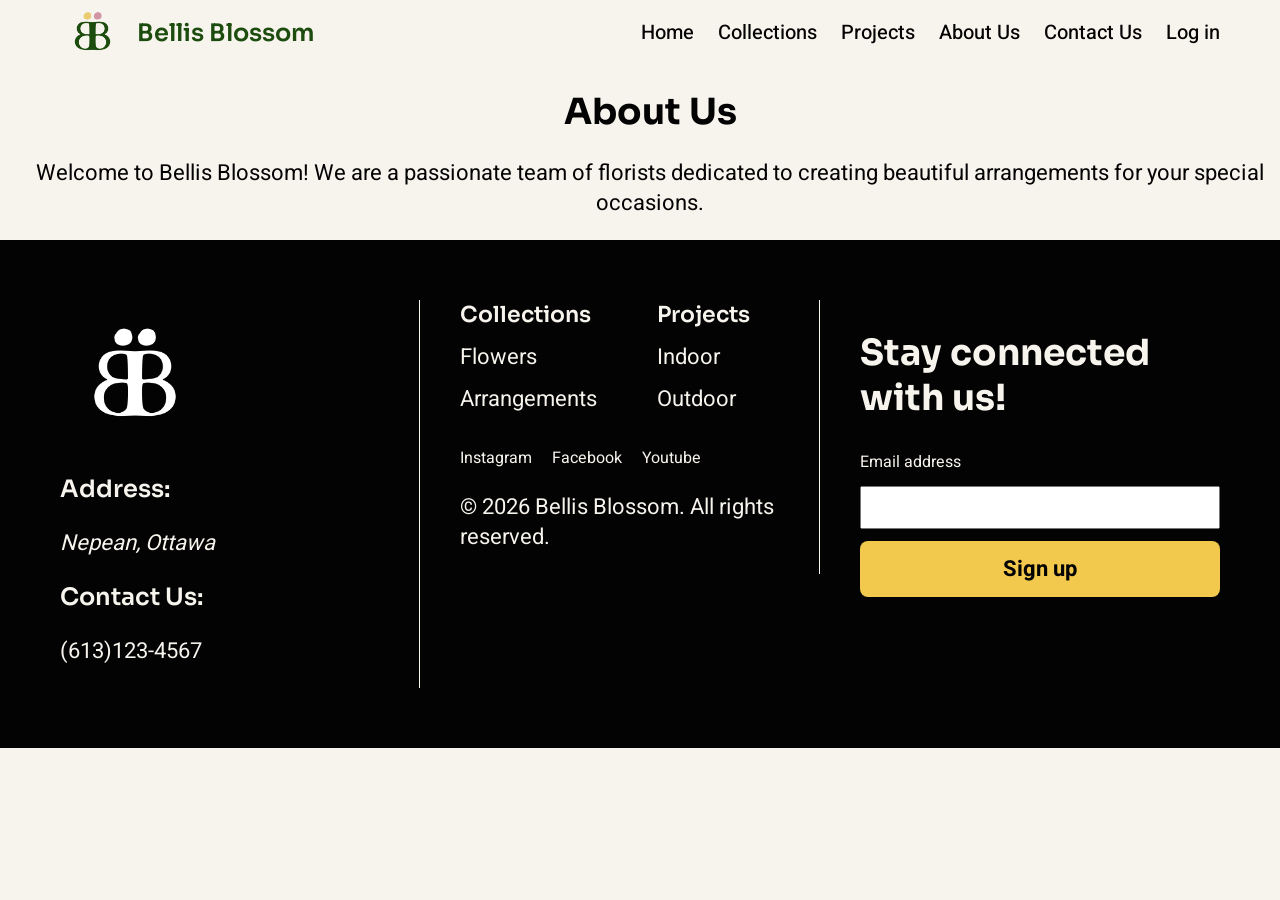
==== about.html @ 1c567dc0 "make projects page" ====
<!DOCTYPE html>
<html lang="en">
<head>
    <meta charset="UTF-8">
    <meta name="viewport" content="width=device-width, initial-scale=1.0">
    <title>About</title>
    <link rel="stylesheet" href="css/styles.css">
</head>

<body>
    <a href="#main" class="skip-link">Skip to main content</a>

     <header class="site-header">
        <div class="logo">
            <img src="images/BB-logo-trans.png" alt="Bellis Blossom Logo with Colour">
            <span class="logo-text">Bellis Blossom</span>
        </div>
       
        <nav class="nav" aria-label="main navigation">
            <a href="index.html">Home</a>
            <a href="collections.html">Collections</a>
            <a href="projects.html">Projects</a>
            <a href="about.html">About Us</a>
            <a href="contact.html">Contact Us</a>
            <a href="#">Log in</a>
        </nav>     
    </header>

    <main id="main">
        <h1 class="about-title">About Us</h1>
        <p class="about-description">Welcome to Bellis Blossom! We are a passionate team of florists dedicated to creating beautiful arrangements for your special occasions.</p>
    </main>

    <footer>
        <div class="footer-row">

            <div class="footer-column">
                <img class="footer-logo"
                 src="images/BB-logo-white.png"
                 alt="Bellis Blossom logo">

                <h3>Address:</h3>
                <address>Nepean, Ottawa</address>  

                <h3>Contact Us:</h3>
            <p>(613)123-4567</p>
        </div>
        
            <div class="footer-column">
                <div class="footer-links">
                    <nav class="footer-nav" aria-label="Collections">
                    <h3>Collections</h3>
                    <a href="collections.html#flowers">Flowers</a>
                    <a href="collections.html#arrangements">Arrangements</a>
                </nav>

                <nav class="footer-nav" aria-label="Projects">
                    <h3>Projects</h3>
                    <a href="#">Indoor</a>
                    <a href="#">Outdoor</a>
                </nav>
            </div>

            <div class="socialmedia">
                <a href="#">Instagram</a>
                <a href="#">Facebook</a>
                <a href="#">Youtube</a>
            </div>

            <p>&copy; 2026 Bellis Blossom. All rights reserved.</p>
        </div>

        <div class="footer-column">
            <h2>Stay connected with us!</h2>

            <form>
                <label for="email">Email address</label>
                <input type="email" id="email" name="email" autocomplete="email" required>
                <button type="submit">Sign up</button>
            </form>
        </div>

        </div>
    </footer>  
    
</body>
</html>    












    </body>
---- css/styles.css ----
@import url('https://fonts.googleapis.com/css2?family=Heebo:wght@100..900&family=Sora:wght@100..800&display=swap');

* {
    box-sizing: border-box;
}

* {
  box-sizing: border-box;
}

/* Grid for the overall page layout */
body {
    display: grid;
    margin: 0;
    font-family: "Heebo", sans-serif;
    color: #030303;
    background-color: #F7F3ED;
    grid-template-areas:
        "header"
        "main"
        "footer";
}

main {
    grid-area: main;
}

footer {
    grid-area: footer;
}

h1, h2, h3 {
    font-family: "Sora", sans-serif;
}

.main-page {
    font-size: 56px;
    line-height: 70px;
    font-weight: 700;
}

h2 {
    font-size: 36px;
    line-height: 45px;
    font-weight: 700;
}

h3 {
    font-size: 24px;
    line-height: 30px;
    font-weight: 600;
}

p {
    font-size: 22px;
    line-height: 30px;
}

img {
    max-width: 100%;
    display: block;
}

.site-header {
    grid-area: header;
    display: flex;
    justify-content: space-between;
    align-items: center;
    padding: 0px 60px;
}

.skip-link {
    position: absolute;
    top: -100px;
    left: 10px;
    background-color: white;
    color: #1D4D0E;
}

.skip-link:focus {
    top: 10px;
}

.logo {
    display: flex;
    align-items: center;
    gap: 12px;
}

.logo img {
    max-width: 180px;
    max-height: 65px;
    width: auto;
    height: auto;
}

.logo-text {
    font-family: "Sora", sans-serif;
    font-size: 24px;
    line-height: 30px;
    font-weight: 600;
    color: #1D4D0E;
}

/* Flexbox to align nav links horizontally */
.nav {
    display:flex;
    align-items: center;
    gap: 24px;
}

.nav a {
    font-family: "Heebo", sans-serif;
    font-size: 20px;
    line-height: 28px;
    font-weight: 500;
    color: #030303;
    text-decoration: none;
}

.nav a:hover, .nav a:focus {
  color: #1D4D0E;
  text-decoration: underline;
  text-underline-offset: 4px;
}

.hero-section {
    display: grid;
    grid-template-areas: "hero";
    max-width: 1290px;
    margin: 0 auto;
}

.hero-image {
    grid-area: hero;
    width: 100%;
    height: 745px;
    object-fit: cover;
}

.hero-content {
    grid-area: hero;
    width: 491px;
    height: 567px;
    padding: 40px;
    margin-right: 60px;
    background-color: rgb(247 243 237 / 85%);
    text-align: center;
    align-self: center;
    justify-self: end;
    z-index: 1;
}

.hero-content a {
    display: inline-block;
    background-color: #EBCB70;
    color: #030303;
    padding: 12px 24px;
    border: 1px solid #030303;
    border-radius: 8px;
    text-decoration: none;
    font-size: 22px;
    font-weight: 700;
    margin-top: 16px;
}

.hero-section a:hover, .hero-section a:focus {
  color: #1D4D0E;
  text-decoration: underline;
  text-underline-offset: 4px;
}

.collection-section {
    display:grid;
    grid-template-columns: repeat(2, 1fr);
    max-width: 1278px;
    width: 100%;
    margin: 0 auto;
    padding: 48px 0 60px;
}

#collections {
    grid-column: 1 / span 2;
}

.collection-section h2 {
    margin: 0 0 24px;
}

/* Grid to arrange flower cards into columns */
.collections-grid {
    display: grid;
    grid-template-columns: repeat(auto-fit, minmax(500px, 1fr));
    grid-column: 1 / span 2;
    gap: 40px 70px;
    list-style: none;
    padding: 0;
    margin: 0;
}

.collection-buttons {
    grid-column: 1 / span 2;
    display: flex;
    justify-content: center;
    gap: 40px;
    margin-bottom: 32px;
}

.collection-buttons a {
    background-color: #030303;
    color: #F7F3ED;
    padding: 12px 32px;
    text-decoration: none;
}

.collections-cta {
    grid-column: 1 / span 2;
    justify-self: center;
    background-color: #EBCB70;
    color: #030303;
    padding: 12px 24px;
    border: 1px solid #030303;
    border-radius: 8px;
    text-decoration: none;
    font-size: 22px;
    font-weight: 700;
    margin-top: 32px;
}

.flower-card {
    min-width: 0;
}

.flower-card img {
    width: 100%;
    aspect-ratio: 1 / 1;
    object-fit: cover;
    margin-bottom: 12px;
}

.flower-card a {
    display: block;
    text-align: center;
    font-size: 22px;
    line-height: 30px;
    color: #030303;
    text-decoration: none;
}

.flower-card a:hover, .flower-card a:focus {
  color: #1D4D0E;
  text-decoration: underline;
  text-underline-offset: 4px;
}

.rose-image {
    max-width: 100%;
}

.daisy-image {
    max-width: 100%;
}

.lily-image {
    max-width: 100%;
}

.peony-image {
    max-width: 100%;
}

.wedding-highlights-section {
    background-color: #1D4D0E;
    color: #F7F3ED;
    text-align: center;
    padding: 40px 0;
}

.video-container {
    max-width: 1000px;
    margin: 0 auto;
}

.video-container img {
    display:block;
    aspect-ratio: 1009 / 673;
    object-fit: cover;
    width: 100%;
}

.wedding-highlights-section h2 {
    margin: 30px 0 24px;
}

#highlights {
    text-align: center;
}

.book-consultation {
    display: inline-block;
    background-color: #EBCB70;
    color: #030303;
    font-size: 22px;
    font-weight: 700;
    text-decoration: none;
    padding: 12px 24px;
    border-radius: 8px;
}

.book-consultation:hover, .book-consultation:focus {
  color: #1D4D0E;
  text-decoration: underline;
  text-underline-offset: 4px;
}

.client-testimonial {
    padding: 80px 60px;
    background-color: #F7F3ED;
}

.client-testimonial h2 {
    text-align: center;
    margin-bottom: 40px;
}

.testimonial-content {
    display: flex;
    align-items: center;
    justify-content: center;
    gap: 60px;
}

.testimonial-image {
    width: 315px;
    height: 315px;
    border-radius: 50%;
    object-fit: cover;
    flex-shrink: 0;
}

.testimonial-content blockquote {
    max-width: 600px;
    margin: 0;
}

#testimonials {
    text-align: center;
}

.photo-container {
    display: flex;
    justify-content: center;
    align-items: center;
    height:100px;
    background-color: #F2C94C;
}

/* Flexbox to align the footer columns */
footer {
    grid-area: footer;
    background-color: #030303;
    color: #F7F3ED;
    padding: 60px;
}

.footer-row {
    display: flex;
    justify-content: space-between;
    align-items: flex-start;
    gap: 40px;
}

.footer-column {
    flex: 1 1 200px;
}

.footer-column form {
    display: flex;
    flex-direction: column;
    gap: 12px;
}

.footer-column input {
    padding: 12px;
}

.footer-column button {
    background-color: #F2C94C;
    color: #030303;
    border: none;
    padding: 12px 24px;
    border-radius: 8px;
    font-family: "Heebo", sans-serif;
    font-size: 22px;
    font-weight: 700;
    cursor: pointer;
}


.footer-column:not(:last-child) {
    border-right: 1px solid #F7F3ED;
}

.footer-nav {
    display: flex;
    flex-direction: column;
    gap: 12px;
}

.socialmedia {
    display: flex;
    gap: 20px;
    margin-top: 32px;
}

.footer-nav a,
.socialmedia a {
    color: #F7F3ED;
    text-decoration: none;
}

footer a:hover, footer a:focus {
    color: #1D4D0E;
    text-decoration: underline;
    text-underline-offset: 4px;
}

.footer-logo {
    width: 150px;
    height: auto;
}

.footer-links {
    display: flex;
    gap: 60px;
}

.footer-nav h3 {
    font-size: 22px;
    line-height: 30px;
    margin: 0;
}

.footer-nav a {
    font-size: 22px;
    line-height: 30px;
}

.footer-column address {
    font-size: 22px;
    line-height: 30px;
}

/*Contact Us page*/
.contact-section {
    max-width: 1000px;
    margin: 40px;
    padding: 20px;
}

table {
    border-collapse: collapse;
}

th, td {
    border: 1px solid #030303;
}

/*Collections page*/

.collections-title {
    text-align: center;
    font-size: 36px;
    padding-left: 20px;
}

.collections-description {
    text-align: center;
    font-size: 22px;
    line-height: 30px;
    padding-left: 20px;
}
#flowers,
#arrangements {
    padding-left: 20px;
    padding-right: 20px;
}

.arrangement-card {
    min-width: 0;
}

.arrangement-card img {
    width: 100%;
    aspect-ratio: 1 / 1;
    object-fit: cover;
    margin-bottom: 12px;
}

.arrangement-card a {
    display: block;
    text-align: center;
    font-size: 22px;
    line-height: 30px;
    color: #030303;
    text-decoration: none;
}

.arrangement-card a:hover, .arrangement-card a:focus {
  color: #1D4D0E;
  text-decoration: underline;
  text-underline-offset: 4px;
}

#arrangements {
    padding-bottom: 50px;
}

.bouquet-image {
    max-width: 100%;
}

.aisle-image {
    max-width: 100%;
}

.arch-image {
    max-width: 100%;
}

.centerpiece-image {
    max-width: 100%;
}

/*Projects page*/

.projects-title {
    text-align: center;
    font-size: 36px;
    padding-left: 20px;
}

.indoor,
.outdoor {
    padding-left: 20px;
    padding-right: 20px;
    
}

.projects-description {
    text-align: center;
    font-size: 22px;
    line-height: 30px;
    padding-left: 20px;
}

.projects-grid {
    display: grid;
    grid-template-columns: 1fr;
    gap: 40px;
}

.indoor-image,
.outdoor-image {
    max-width: 800px;
    width: 100%;
    aspect-ratio: 16/9;
    object-fit: cover;
    display:block;
    margin: 0 auto;
    margin-bottom: 12px;
}

.outdoor {
    padding-bottom: 80px;
}

.indoor a,
.outdoor a {
    display:block;
    text-align: center;
    font-size: 22px;
    line-height: 30px;
    color: #030303;
    text-decoration: none;
}

.indoor a:hover, .outdoor a:hover, .indoor a:focus, .outdoor a:focus {
    color: #1D4D0E;
    text-decoration: underline;
    text-underline-offset: 4px;
}



/*About page*/
.about-title {
    text-align: center;
    font-size: 36px;
    padding-left: 20px;
}

.about-description {
    text-align: center;
    font-size: 22px;
    line-height: 30px;
    padding-left: 20px;
}
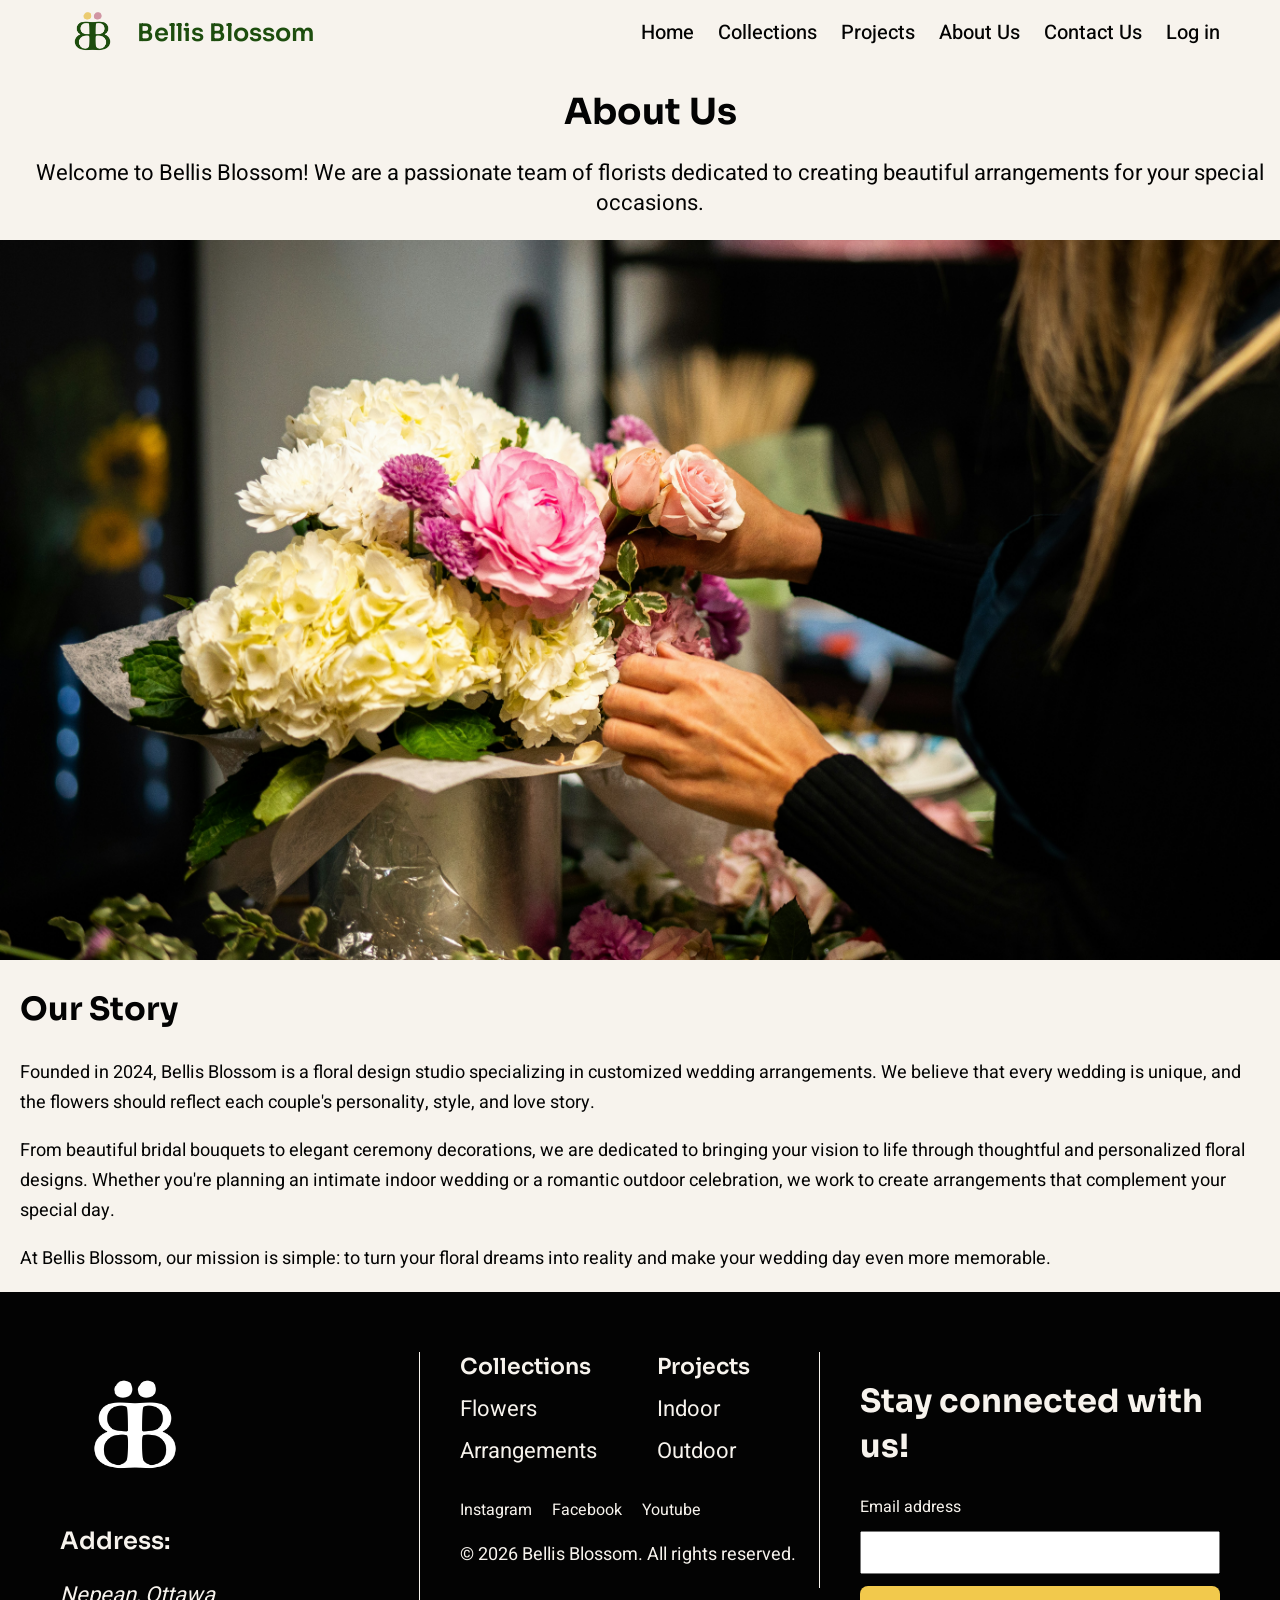
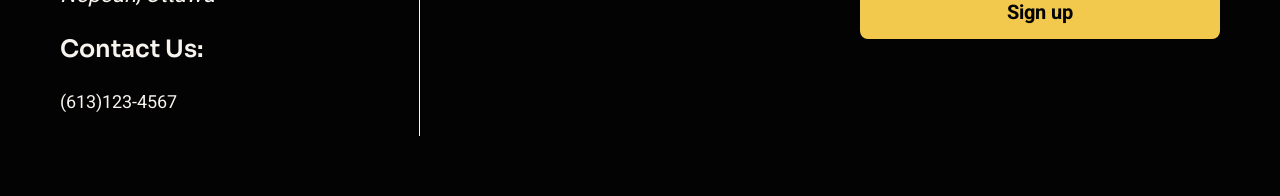
==== commit 663114d1: "finish about us page" ====
--- a/about.html
+++ b/about.html
@@ -29,6 +29,18 @@
     <main id="main">
         <h1 class="about-title">About Us</h1>
         <p class="about-description">Welcome to Bellis Blossom! We are a passionate team of florists dedicated to creating beautiful arrangements for your special occasions.</p>
+       
+        <img class="about-image" src="images/about-us.jpg" alt="Florist hand carefuly arrangeing a flower bouquet">
+    
+        <section class="story">
+                <h2 class="story-heading">Our Story</h2>
+                <p>Founded in 2024, Bellis Blossom is a floral design studio specializing in customized wedding arrangements. We believe that every wedding is unique, and the flowers should reflect each couple's personality, style, and love story.</p>
+                
+                <p>From beautiful bridal bouquets to elegant ceremony decorations, we are dedicated to bringing your vision to life through thoughtful and personalized floral designs. Whether you're planning an intimate indoor wedding or a romantic outdoor celebration, we work to create arrangements that complement your special day.</p>
+                
+                <p>At Bellis Blossom, our mission is simple: to turn your floral dreams into reality and make your wedding day even more memorable. </p>
+        </section>
+    
     </main>
 
     <footer>
@@ -82,19 +94,5 @@
 
         </div>
     </footer>  
-    
 </body>
-</html>    
-
-
-
-
-
-
-
-
-
-
-
-
-    </body>+</html>    
--- a/css/styles.css
+++ b/css/styles.css
@@ -40,7 +40,7 @@
 }
 
 h2 {
-    font-size: 36px;
+    font-size: 32px;
     line-height: 45px;
     font-weight: 700;
 }
@@ -52,7 +52,7 @@
 }
 
 p {
-    font-size: 22px;
+    font-size: 18px;
     line-height: 30px;
 }
 
@@ -391,7 +391,7 @@
     padding: 12px 24px;
     border-radius: 8px;
     font-family: "Heebo", sans-serif;
-    font-size: 22px;
+    font-size: 20px;
     font-weight: 700;
     cursor: pointer;
 }
@@ -607,5 +607,17 @@
     padding-left: 20px;
 }
 
-
-
+.about-image {
+    width: 100%;
+    aspect-ratio: 16/9;
+    object-fit: cover;
+    display:block;
+    margin: 0 auto;
+    margin-bottom: 12px;
+}
+
+.story {
+    padding-left: 20px;
+    padding-right: 20px;
+}
+
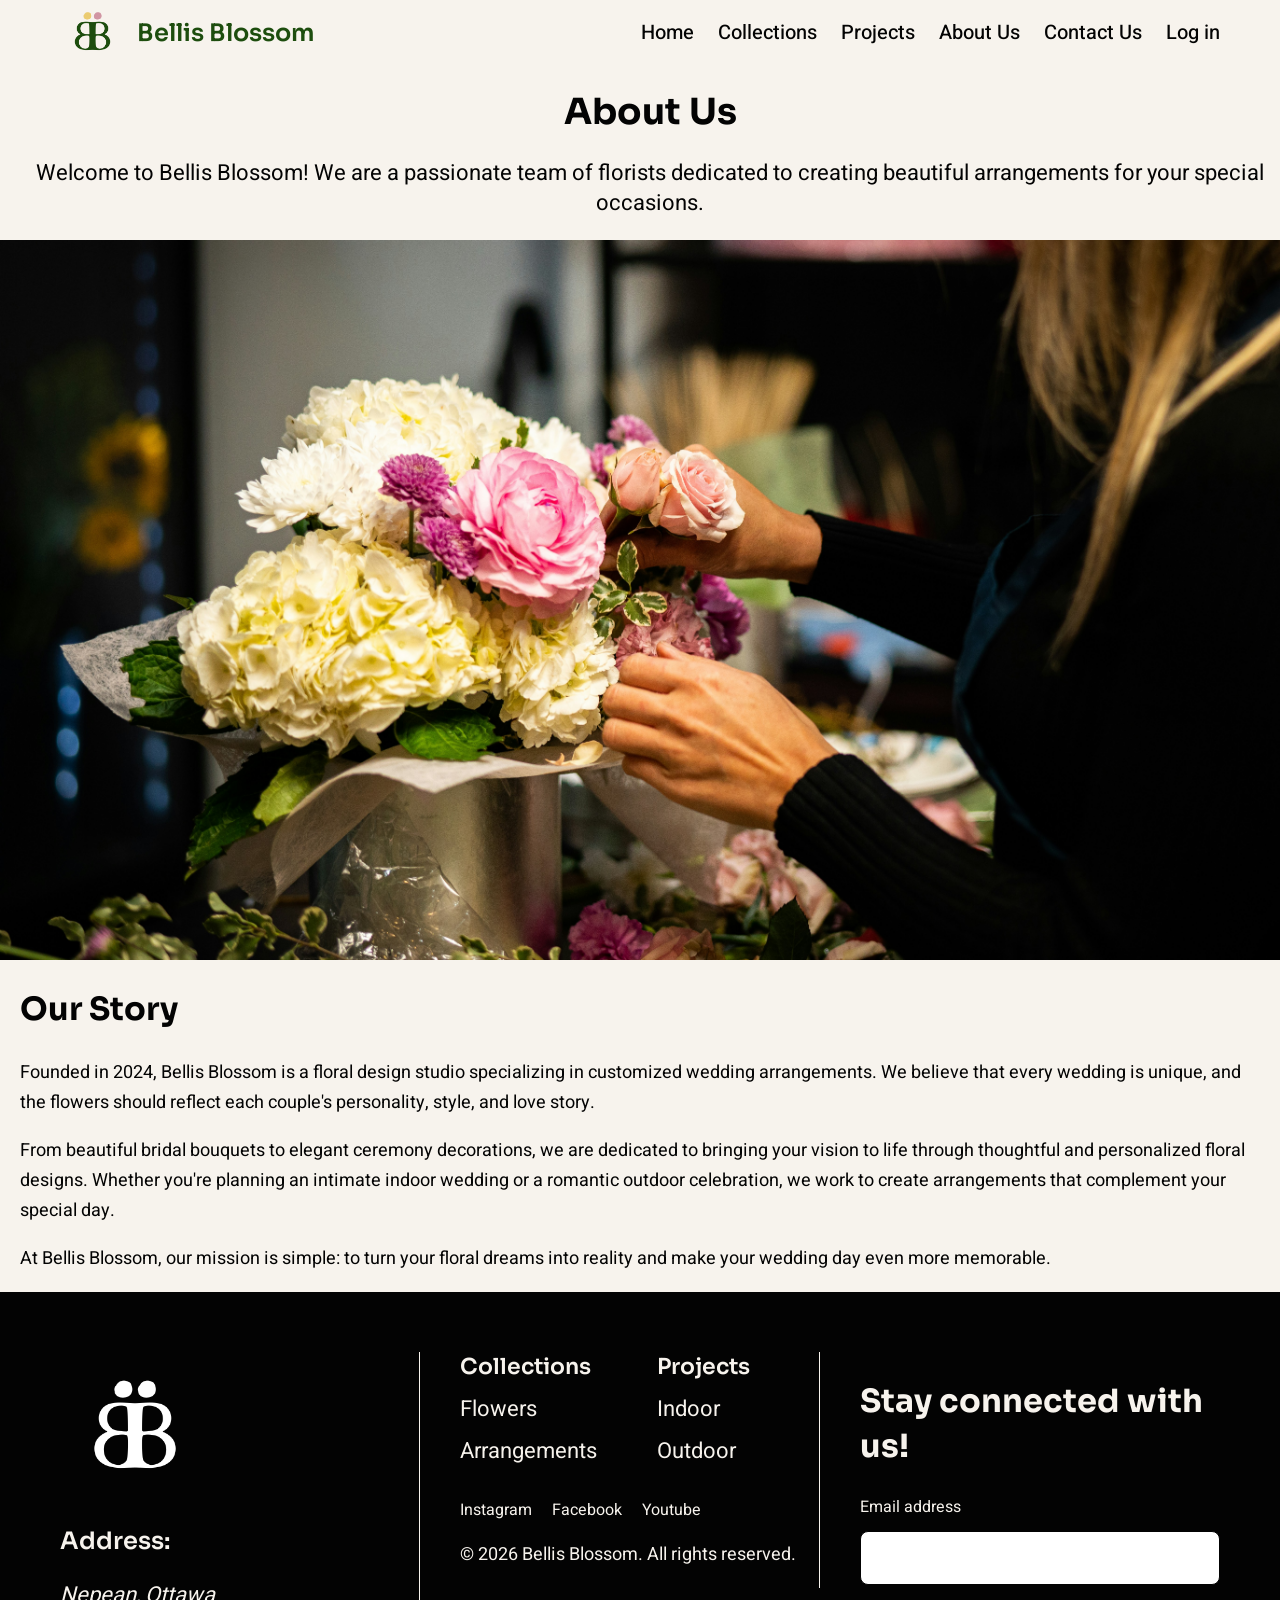
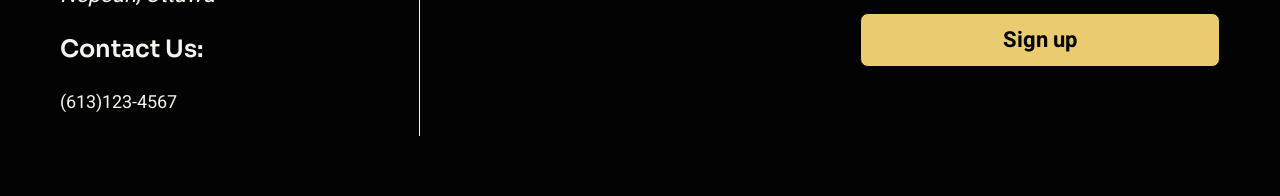
==== commit b17a0dde: "fix contact page" ====
--- a/about.html
+++ b/about.html
@@ -88,7 +88,7 @@
             <form>
                 <label for="email">Email address</label>
                 <input type="email" id="email" name="email" autocomplete="email" required>
-                <button type="submit">Sign up</button>
+                <button class="primary-button" type="submit">Sign up</button>
             </form>
         </div>
 
--- a/css/styles.css
+++ b/css/styles.css
@@ -2,10 +2,6 @@
 
 * {
     box-sizing: border-box;
-}
-
-* {
-  box-sizing: border-box;
 }
 
 /* Grid for the overall page layout */
@@ -151,7 +147,7 @@
     z-index: 1;
 }
 
-.hero-content a {
+.primary-button {
     display: inline-block;
     background-color: #EBCB70;
     color: #030303;
@@ -164,7 +160,7 @@
     margin-top: 16px;
 }
 
-.hero-section a:hover, .hero-section a:focus {
+.primary-button:hover, .primary-button:focus {
   color: #1D4D0E;
   text-decoration: underline;
   text-underline-offset: 4px;
@@ -238,7 +234,7 @@
     margin-bottom: 12px;
 }
 
-.flower-card a {
+.onpage-links {
     display: block;
     text-align: center;
     font-size: 22px;
@@ -247,25 +243,13 @@
     text-decoration: none;
 }
 
-.flower-card a:hover, .flower-card a:focus {
+.onpage-links:hover, .onpage-links:focus {
   color: #1D4D0E;
   text-decoration: underline;
   text-underline-offset: 4px;
 }
 
-.rose-image {
-    max-width: 100%;
-}
-
-.daisy-image {
-    max-width: 100%;
-}
-
-.lily-image {
-    max-width: 100%;
-}
-
-.peony-image {
+.rose-image, .daisy-image, .lily-image, .peony-image {
     max-width: 100%;
 }
 
@@ -294,23 +278,6 @@
 
 #highlights {
     text-align: center;
-}
-
-.book-consultation {
-    display: inline-block;
-    background-color: #EBCB70;
-    color: #030303;
-    font-size: 22px;
-    font-weight: 700;
-    text-decoration: none;
-    padding: 12px 24px;
-    border-radius: 8px;
-}
-
-.book-consultation:hover, .book-consultation:focus {
-  color: #1D4D0E;
-  text-decoration: underline;
-  text-underline-offset: 4px;
 }
 
 .client-testimonial {
@@ -384,19 +351,6 @@
     padding: 12px;
 }
 
-.footer-column button {
-    background-color: #F2C94C;
-    color: #030303;
-    border: none;
-    padding: 12px 24px;
-    border-radius: 8px;
-    font-family: "Heebo", sans-serif;
-    font-size: 20px;
-    font-weight: 700;
-    cursor: pointer;
-}
-
-
 .footer-column:not(:last-child) {
     border-right: 1px solid #F7F3ED;
 }
@@ -451,21 +405,6 @@
     line-height: 30px;
 }
 
-/*Contact Us page*/
-.contact-section {
-    max-width: 1000px;
-    margin: 40px;
-    padding: 20px;
-}
-
-table {
-    border-collapse: collapse;
-}
-
-th, td {
-    border: 1px solid #030303;
-}
-
 /*Collections page*/
 
 .collections-title {
@@ -497,38 +436,11 @@
     margin-bottom: 12px;
 }
 
-.arrangement-card a {
-    display: block;
-    text-align: center;
-    font-size: 22px;
-    line-height: 30px;
-    color: #030303;
-    text-decoration: none;
-}
-
-.arrangement-card a:hover, .arrangement-card a:focus {
-  color: #1D4D0E;
-  text-decoration: underline;
-  text-underline-offset: 4px;
-}
-
 #arrangements {
     padding-bottom: 50px;
 }
 
-.bouquet-image {
-    max-width: 100%;
-}
-
-.aisle-image {
-    max-width: 100%;
-}
-
-.arch-image {
-    max-width: 100%;
-}
-
-.centerpiece-image {
+.bouquet-image, .aisle-image, .arch-image, .centerpiece-image {
     max-width: 100%;
 }
 
@@ -575,24 +487,6 @@
     padding-bottom: 80px;
 }
 
-.indoor a,
-.outdoor a {
-    display:block;
-    text-align: center;
-    font-size: 22px;
-    line-height: 30px;
-    color: #030303;
-    text-decoration: none;
-}
-
-.indoor a:hover, .outdoor a:hover, .indoor a:focus, .outdoor a:focus {
-    color: #1D4D0E;
-    text-decoration: underline;
-    text-underline-offset: 4px;
-}
-
-
-
 /*About page*/
 .about-title {
     text-align: center;
@@ -621,3 +515,56 @@
     padding-right: 20px;
 }
 
+/*Contact page*/
+.contact-section {
+    max-width: 1000px;
+    margin: 40px auto;
+    padding: 20px;
+}
+
+.contact-title {
+    text-align: center;
+    font-size: 36px;
+    padding-left: 20px;
+} 
+
+.contact-description {
+    text-align: center;
+    font-size: 22px;
+    line-height: 30px;
+    padding-left: 20px;
+}
+
+.contact-grid {
+    display: grid;
+    grid-template-columns: 1fr 1fr;
+    gap: 40px;
+    max-width: 1000px;
+    margin: 0 auto;
+}
+
+.form-group {
+    display: flex;
+    flex-direction: column;
+    gap: 8px;
+}
+
+input, select, textarea, button, table {
+    font-family: "Heebo", sans-serif;
+    font-size: 18px;
+    line-height: 28px;
+    padding: 12px;
+    border: 1px solid #030303;
+    border-radius: 8px;
+}
+
+table {
+    border-collapse: collapse;
+    width:auto;
+}
+
+th, td {
+    border: 1px solid #030303;
+    text-align: center;
+    padding: 2px;
+}
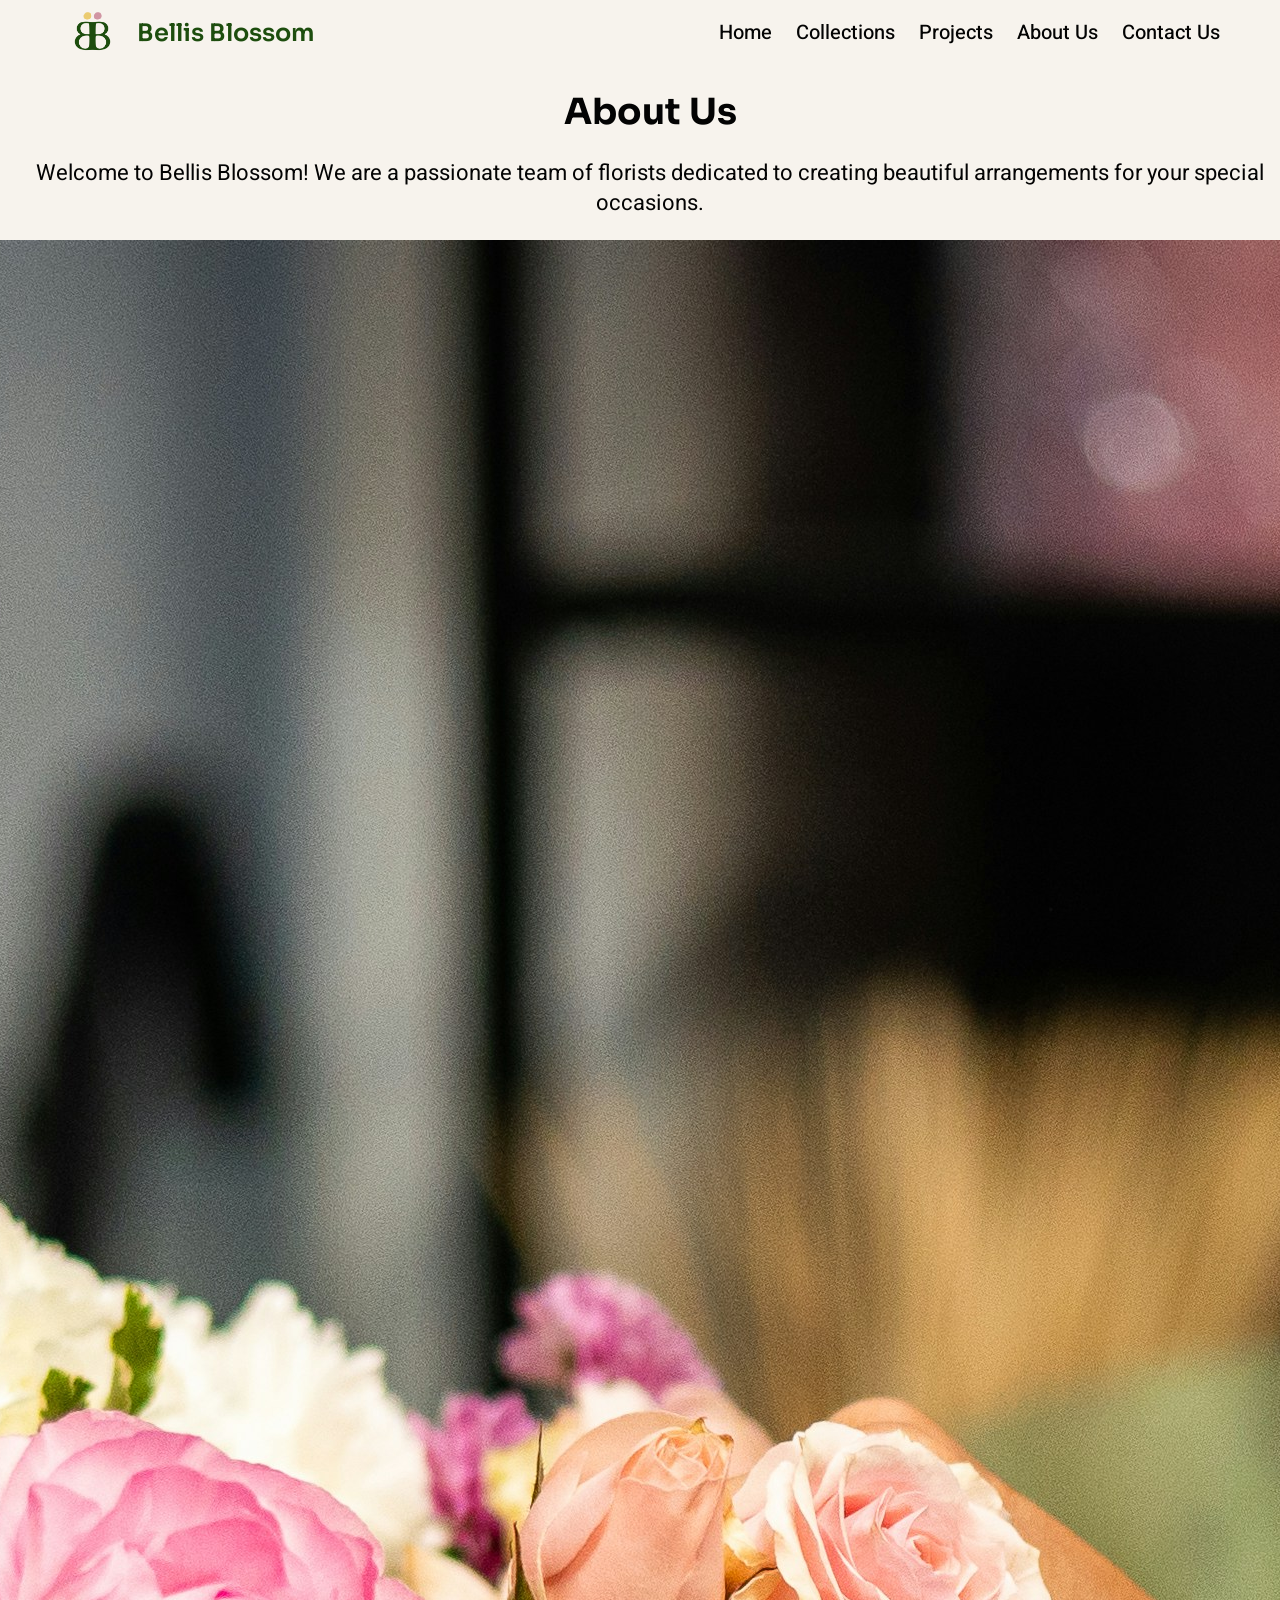
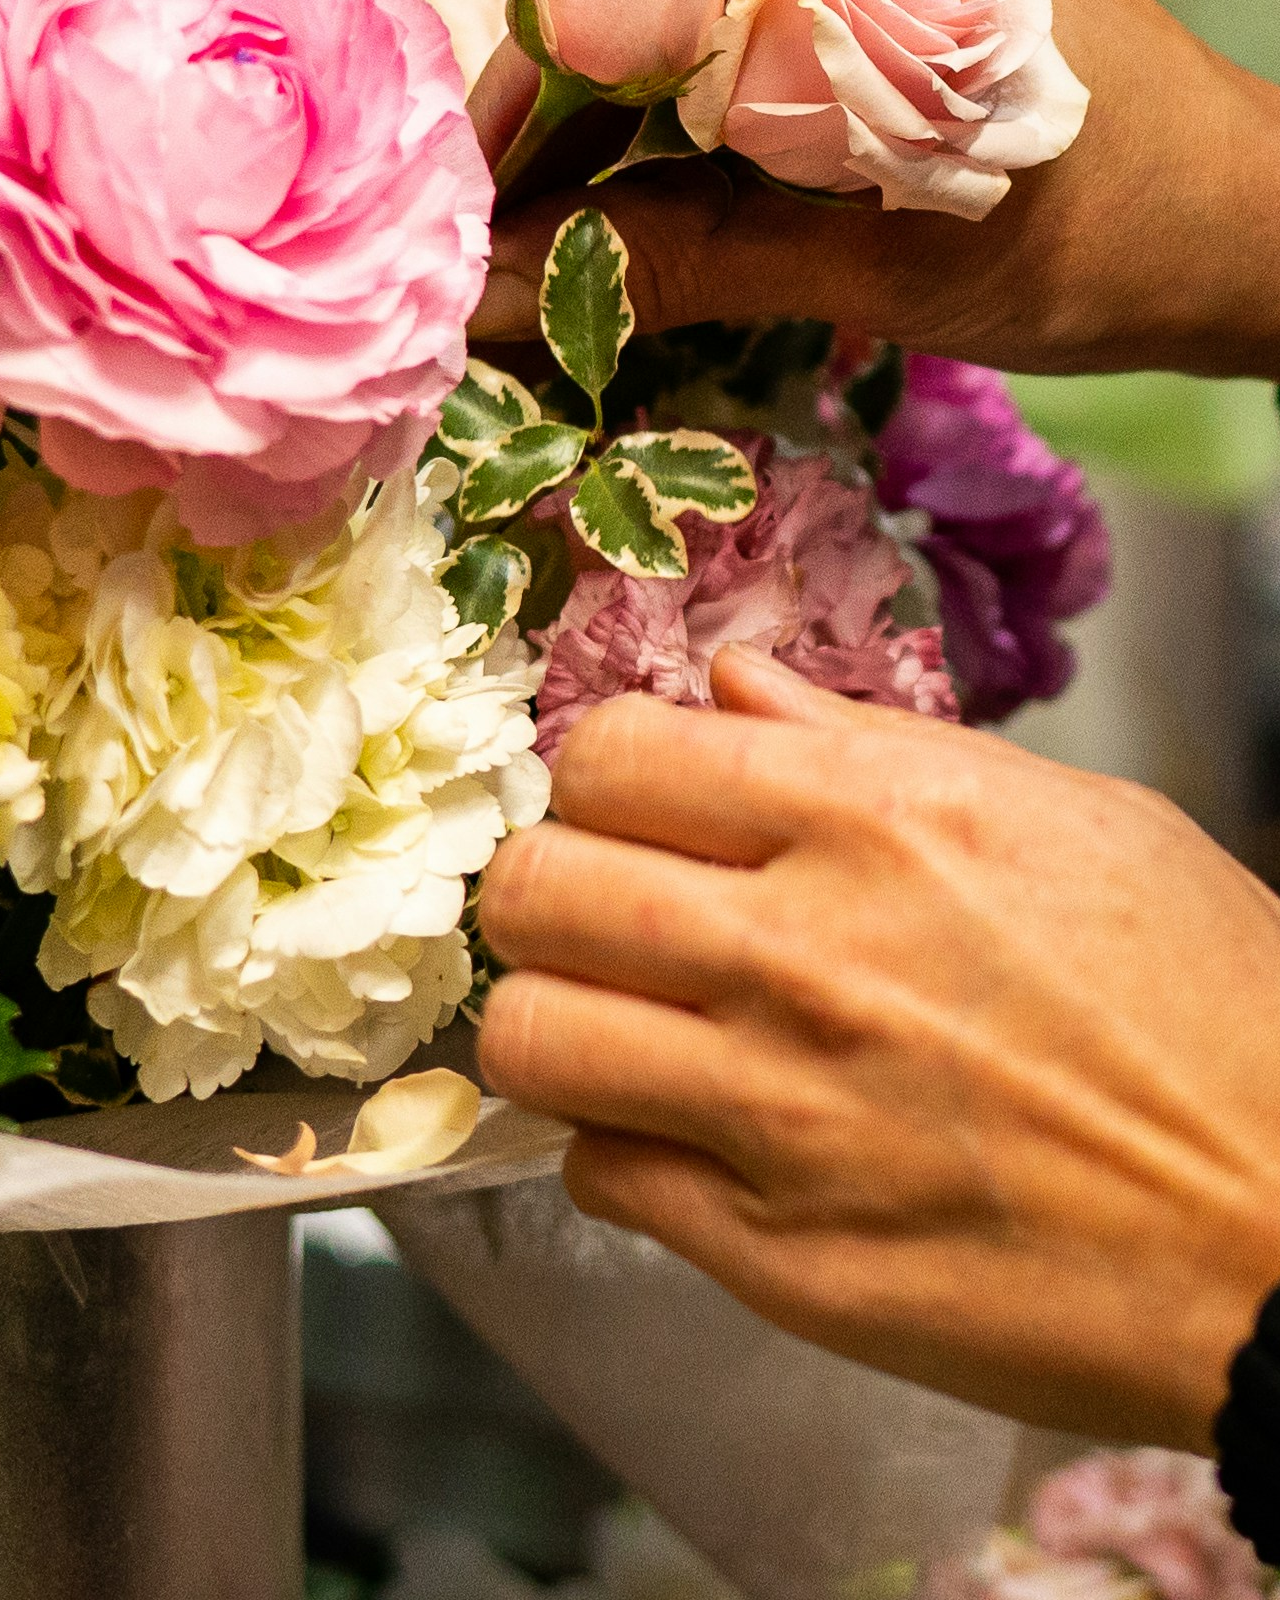
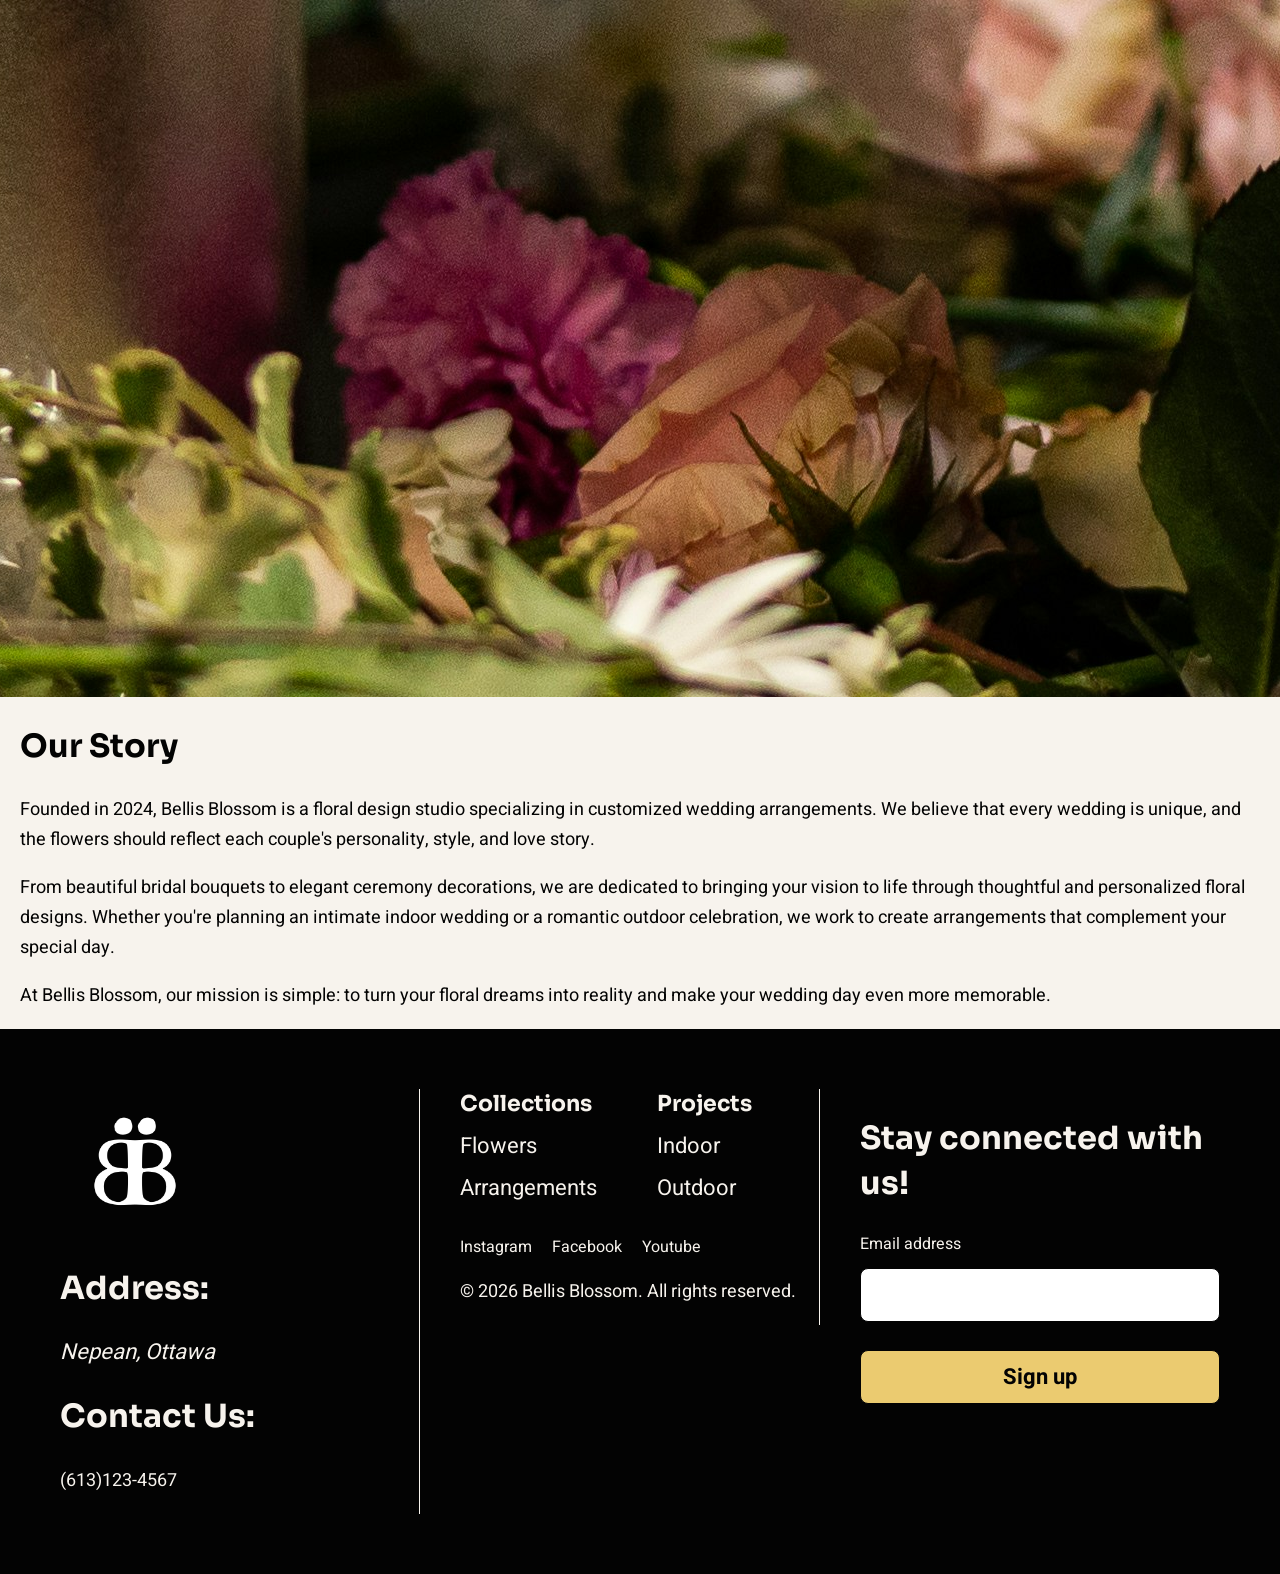
==== commit cf0904b7: "add width & height for photos" ====
--- a/about.html
+++ b/about.html
@@ -12,8 +12,10 @@
 
      <header class="site-header">
         <div class="logo">
-            <img src="images/BB-logo-trans.png" alt="Bellis Blossom Logo with Colour">
+            <a href="index.html">
+            <img src="images/BB-logo-trans.png" alt="Bellis Blossom Logo with Colour" width="2000" height="2000">
             <span class="logo-text">Bellis Blossom</span>
+            </a>
         </div>
        
         <nav class="nav" aria-label="main navigation">
@@ -22,7 +24,6 @@
             <a href="projects.html">Projects</a>
             <a href="about.html">About Us</a>
             <a href="contact.html">Contact Us</a>
-            <a href="#">Log in</a>
         </nav>     
     </header>
 
@@ -30,7 +31,7 @@
         <h1 class="about-title">About Us</h1>
         <p class="about-description">Welcome to Bellis Blossom! We are a passionate team of florists dedicated to creating beautiful arrangements for your special occasions.</p>
        
-        <img class="about-image" src="images/about-us.jpg" alt="Florist hand carefuly arrangeing a flower bouquet">
+        <img class="about-image" src="images/about-us.jpg" alt="Florist hand carefuly arrangeing a flower bouquet" width="5486" height="3657">
     
         <section class="story">
                 <h2 class="story-heading">Our Story</h2>
@@ -43,33 +44,33 @@
     
     </main>
 
-    <footer>
+     <footer>
         <div class="footer-row">
 
             <div class="footer-column">
                 <img class="footer-logo"
                  src="images/BB-logo-white.png"
-                 alt="Bellis Blossom logo">
+                 alt="Bellis Blossom logo" width="2000" height="2000">
 
-                <h3>Address:</h3>
+                <h2>Address:</h2>
                 <address>Nepean, Ottawa</address>  
 
-                <h3>Contact Us:</h3>
+                <h2>Contact Us:</h2>
             <p>(613)123-4567</p>
         </div>
         
             <div class="footer-column">
                 <div class="footer-links">
                     <nav class="footer-nav" aria-label="Collections">
-                    <h3>Collections</h3>
+                    <h2>Collections</h2>
                     <a href="collections.html#flowers">Flowers</a>
                     <a href="collections.html#arrangements">Arrangements</a>
                 </nav>
 
                 <nav class="footer-nav" aria-label="Projects">
-                    <h3>Projects</h3>
-                    <a href="#">Indoor</a>
-                    <a href="#">Outdoor</a>
+                    <h2>Projects</h2>
+                    <a href="projects.html#indoor">Indoor</a>
+                    <a href="projects.html#outdoor">Outdoor</a>
                 </nav>
             </div>
 
@@ -94,5 +95,6 @@
 
         </div>
     </footer>  
+     
 </body>
 </html>    
--- a/css/styles.css
+++ b/css/styles.css
@@ -77,10 +77,11 @@
     top: 10px;
 }
 
-.logo {
+.logo a {
     display: flex;
     align-items: center;
     gap: 12px;
+    text-decoration: none;
 }
 
 .logo img {
@@ -209,20 +210,6 @@
     text-decoration: none;
 }
 
-.collections-cta {
-    grid-column: 1 / span 2;
-    justify-self: center;
-    background-color: #EBCB70;
-    color: #030303;
-    padding: 12px 24px;
-    border: 1px solid #030303;
-    border-radius: 8px;
-    text-decoration: none;
-    font-size: 22px;
-    font-weight: 700;
-    margin-top: 32px;
-}
-
 .flower-card {
     min-width: 0;
 }
@@ -247,10 +234,6 @@
   color: #1D4D0E;
   text-decoration: underline;
   text-underline-offset: 4px;
-}
-
-.rose-image, .daisy-image, .lily-image, .peony-image {
-    max-width: 100%;
 }
 
 .wedding-highlights-section {
@@ -389,7 +372,7 @@
     gap: 60px;
 }
 
-.footer-nav h3 {
+.footer-nav h2 {
     font-size: 22px;
     line-height: 30px;
     margin: 0;
@@ -438,10 +421,6 @@
 
 #arrangements {
     padding-bottom: 50px;
-}
-
-.bouquet-image, .aisle-image, .arch-image, .centerpiece-image {
-    max-width: 100%;
 }
 
 /*Projects page*/
@@ -549,7 +528,7 @@
     gap: 8px;
 }
 
-input, select, textarea, button, table {
+input, select, textarea, button {
     font-family: "Heebo", sans-serif;
     font-size: 18px;
     line-height: 28px;
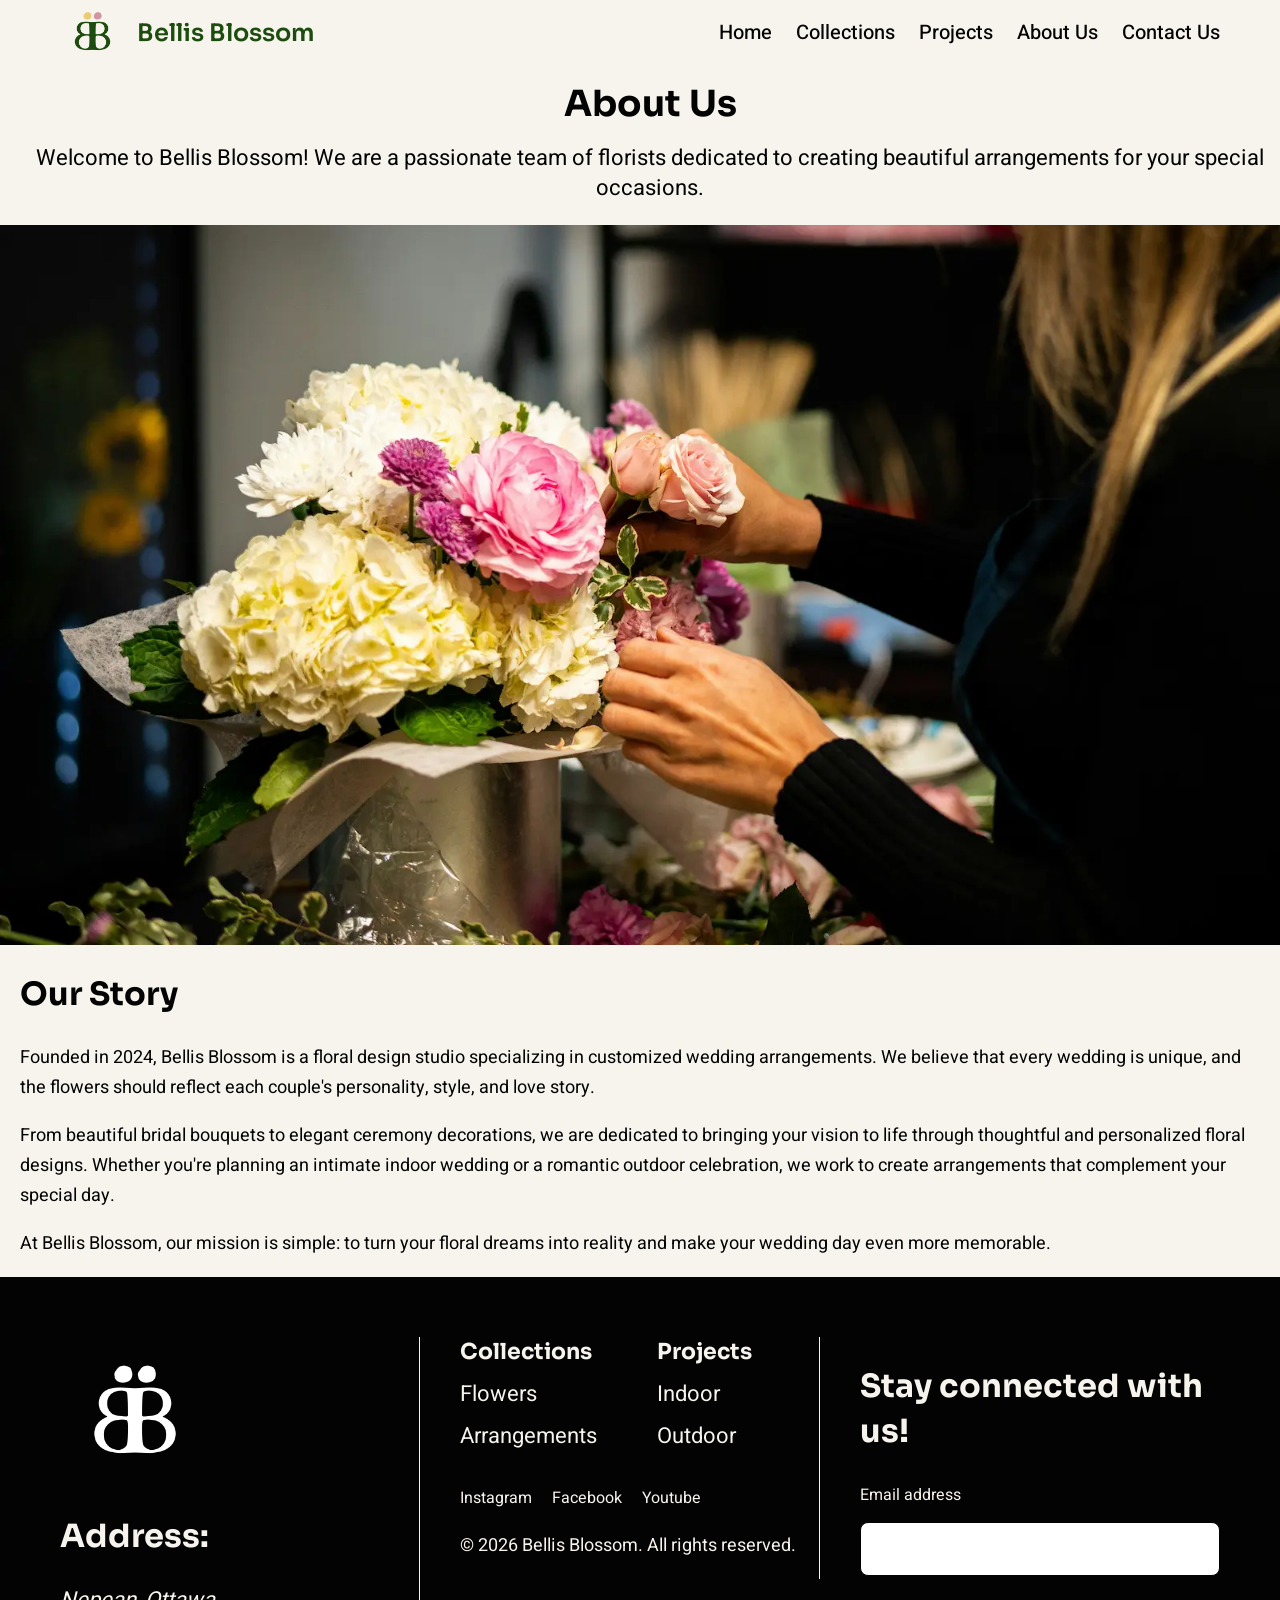
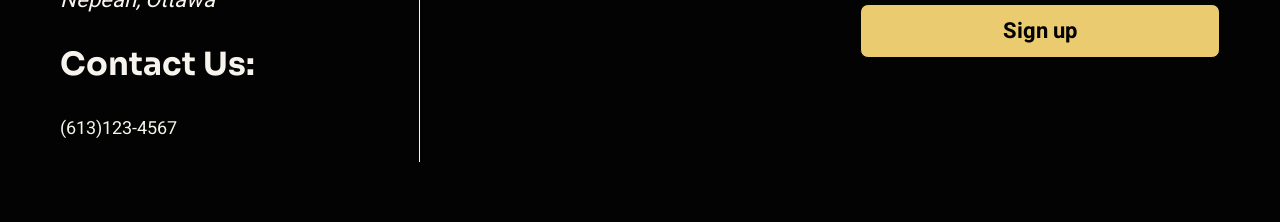
==== commit daa0980c: "reduce image sizes" ====
--- a/about.html
+++ b/about.html
@@ -31,7 +31,7 @@
         <h1 class="about-title">About Us</h1>
         <p class="about-description">Welcome to Bellis Blossom! We are a passionate team of florists dedicated to creating beautiful arrangements for your special occasions.</p>
        
-        <img class="about-image" src="images/about-us.jpg" alt="Florist hand carefuly arrangeing a flower bouquet" width="5486" height="3657">
+        <img class="about-image" src="images/about-us.webp" alt="Florist hand carefuly arrangeing a flower bouquet" width="1600" height="1067">
     
         <section class="story">
                 <h2 class="story-heading">Our Story</h2>
--- a/css/styles.css
+++ b/css/styles.css
@@ -9,6 +9,8 @@
     display: grid;
     margin: 0;
     font-family: "Heebo", sans-serif;
+    font-size: 1rem;
+    line-height: 1.875rem;
     color: #030303;
     background-color: #F7F3ED;
     grid-template-areas:
@@ -30,30 +32,31 @@
 }
 
 .main-page {
-    font-size: 56px;
-    line-height: 70px;
+    font-size: 3.5rem;
+    line-height: 4.375rem;
     font-weight: 700;
 }
 
 h2 {
-    font-size: 32px;
-    line-height: 45px;
+    font-size: 2rem;
+    line-height: 2.8125rem;
     font-weight: 700;
 }
 
 h3 {
-    font-size: 24px;
-    line-height: 30px;
+    font-size: 1.5rem;
+    line-height: 1.875rem;
     font-weight: 600;
 }
 
 p {
-    font-size: 18px;
-    line-height: 30px;
+    font-size: 1.125rem;
+    line-height: 1.875rem;
 }
 
 img {
     max-width: 100%;
+    height:auto;
     display: block;
 }
 
@@ -93,23 +96,32 @@
 
 .logo-text {
     font-family: "Sora", sans-serif;
-    font-size: 24px;
-    line-height: 30px;
+    font-size: 1.5rem;
+    line-height: 1.875rem;
     font-weight: 600;
     color: #1D4D0E;
 }
 
 /* Flexbox to align nav links horizontally */
 .nav {
-    display:flex;
-    align-items: center;
-    gap: 24px;
+    display: flex;
+    flex-wrap: wrap;
+    justify-content: center;
+    gap: 12px;
+}
+
+/* Nav Desktop*/
+@media (min-width: 900px) {
+    .nav {
+        flex-wrap: nowrap;
+        gap: 24px;
+    }
 }
 
 .nav a {
     font-family: "Heebo", sans-serif;
-    font-size: 20px;
-    line-height: 28px;
+    font-size: 1.25rem;
+    line-height: 1.75rem;
     font-weight: 500;
     color: #030303;
     text-decoration: none;
@@ -123,14 +135,40 @@
 
 .hero-section {
     display: grid;
-    grid-template-areas: "hero";
+    grid-template-areas: 
+        "image"
+        "content";
     max-width: 1290px;
     margin: 0 auto;
 }
 
 .hero-image {
+    grid-area: image;
+    width: 100%;
+    height: auto;
+    object-fit: cover;
+}
+
+.hero-content {
+    grid-area: content;
+    width: 100%;
+    height: auto;
+    padding: 32px 20px;
+    margin-right: 0;
+    background-color: rgb(247 243 237 / 85%);
+    text-align: center;
+    align-self: center;
+    justify-self:center;
+}
+
+/*Hero-Desktop*/
+@media (min-width: 900px) {
+    .hero-section {
+        grid-template-areas: "hero";
+    }  
+
+.hero-image {
     grid-area: hero;
-    width: 100%;
     height: 745px;
     object-fit: cover;
 }
@@ -140,12 +178,13 @@
     width: 491px;
     height: 567px;
     padding: 40px;
+    background-color: rgb(247 243 237 / 85%);
     margin-right: 60px;
-    background-color: rgb(247 243 237 / 85%);
     text-align: center;
     align-self: center;
-    justify-self: end;
+    justify-self: right;
     z-index: 1;
+}
 }
 
 .primary-button {
@@ -156,7 +195,7 @@
     border: 1px solid #030303;
     border-radius: 8px;
     text-decoration: none;
-    font-size: 22px;
+    font-size: 1.375rem;
     font-weight: 700;
     margin-top: 16px;
 }
@@ -169,15 +208,22 @@
 
 .collection-section {
     display:grid;
-    grid-template-columns: repeat(2, 1fr);
+    grid-template-columns: 1fr;
     max-width: 1278px;
     width: 100%;
     margin: 0 auto;
-    padding: 48px 0 60px;
+    padding: 48px 20px 60px;
+}
+
+@media (min-width: 900px) {
+    .collection-section {
+        grid-template-columns: repeat(2, 1fr);
+        padding: 48px 0 60px;
+    }
 }
 
 #collections {
-    grid-column: 1 / span 2;
+    grid-column: 1;
 }
 
 .collection-section h2 {
@@ -187,20 +233,33 @@
 /* Grid to arrange flower cards into columns */
 .collections-grid {
     display: grid;
-    grid-template-columns: repeat(auto-fit, minmax(500px, 1fr));
-    grid-column: 1 / span 2;
+    grid-template-columns: 1fr;
+    grid-column: 1;
     gap: 40px 70px;
     list-style: none;
     padding: 0;
     margin: 0;
 }
 
+@media (min-width: 900px) {
+    .collections-grid {
+        grid-column: 1 / span 2;
+        grid-template-columns: repeat(2, 1fr);
+    }
+}
+
 .collection-buttons {
-    grid-column: 1 / span 2;
+    grid-column: 1;
     display: flex;
     justify-content: center;
     gap: 40px;
     margin-bottom: 32px;
+}
+
+@media (min-width:900px) {
+    .collection-buttons {
+        grid-column: 1 / span 2;
+    }
 }
 
 .collection-buttons a {
@@ -210,6 +269,19 @@
     text-decoration: none;
 }
 
+.collections-cta {
+    grid-column: 1;
+    justify-self: center;
+    text-align: center;
+    margin-top: 32px;
+}
+
+@media (min-width: 900px) {
+    .collections-cta {
+        grid-column: 1 / span 2;
+    }
+}
+
 .flower-card {
     min-width: 0;
 }
@@ -224,8 +296,8 @@
 .onpage-links {
     display: block;
     text-align: center;
-    font-size: 22px;
-    line-height: 30px;
+    font-size: 1.375rem;
+    line-height: 1.875rem;
     color: #030303;
     text-decoration: none;
 }
@@ -264,10 +336,16 @@
 }
 
 .client-testimonial {
-    padding: 80px 60px;
+    padding: 40px 2cm;
     background-color: #F7F3ED;
 }
 
+@media (min-width: 900px) {
+    .client-testimonial {
+        padding: 80px 60px;
+    }
+}
+
 .client-testimonial h2 {
     text-align: center;
     margin-bottom: 40px;
@@ -275,9 +353,19 @@
 
 .testimonial-content {
     display: flex;
+    flex-direction: column;
     align-items: center;
     justify-content: center;
-    gap: 60px;
+    gap: 30px;
+}
+
+@media (min-width: 900px) {
+    .testimonial-content {
+        flex-direction: row;
+        align-items: center;
+        justify-content: center;
+        gap: 60px;
+    }
 }
 
 .testimonial-image {
@@ -305,23 +393,45 @@
     background-color: #F2C94C;
 }
 
-/* Flexbox to align the footer columns */
+/* Footer Mobile*/
 footer {
     grid-area: footer;
     background-color: #030303;
     color: #F7F3ED;
-    padding: 60px;
+    padding: 30px 20px;
 }
 
 .footer-row {
     display: flex;
-    justify-content: space-between;
     align-items: flex-start;
-    gap: 40px;
+    gap: 30px;
+    flex-direction: column;
 }
 
 .footer-column {
-    flex: 1 1 200px;
+    flex: 1 1 auto;
+}
+
+/*Footer Desktop*/
+@media (min-width: 900px) {
+    footer {
+        padding: 60px;
+    }
+
+    .footer-row {
+        flex-direction: row;
+        justify-content: space-between;
+        align-items: flex-start;
+        gap: 40px;
+    }
+
+    .footer-column {
+        flex: 1 1 200px;
+    }
+
+    .footer-column:not(:last-child) {
+    border-right: 1px solid #F7F3ED;
+    }
 }
 
 .footer-column form {
@@ -332,10 +442,6 @@
 
 .footer-column input {
     padding: 12px;
-}
-
-.footer-column:not(:last-child) {
-    border-right: 1px solid #F7F3ED;
 }
 
 .footer-nav {
@@ -357,7 +463,7 @@
 }
 
 footer a:hover, footer a:focus {
-    color: #1D4D0E;
+    color: #ebcb70;
     text-decoration: underline;
     text-underline-offset: 4px;
 }
@@ -373,33 +479,33 @@
 }
 
 .footer-nav h2 {
-    font-size: 22px;
-    line-height: 30px;
+    font-size: 1.375rem;
+    line-height: 1.875rem;
     margin: 0;
 }
 
 .footer-nav a {
-    font-size: 22px;
-    line-height: 30px;
+    font-size: 1.375rem;
+    line-height: 1.875rem;
 }
 
 .footer-column address {
-    font-size: 22px;
-    line-height: 30px;
+    font-size: 1.375rem;
+    line-height: 1.875rem;
 }
 
 /*Collections page*/
 
 .collections-title {
     text-align: center;
-    font-size: 36px;
+    font-size: 2.25rem;
     padding-left: 20px;
 }
 
 .collections-description {
     text-align: center;
-    font-size: 22px;
-    line-height: 30px;
+    font-size: 1.375rem;
+    line-height: 1.875rem;
     padding-left: 20px;
 }
 #flowers,
@@ -427,7 +533,7 @@
 
 .projects-title {
     text-align: center;
-    font-size: 36px;
+    font-size: 2.25rem;
     padding-left: 20px;
 }
 
@@ -440,8 +546,8 @@
 
 .projects-description {
     text-align: center;
-    font-size: 22px;
-    line-height: 30px;
+    font-size: 1.375rem;
+    line-height: 1.875rem;
     padding-left: 20px;
 }
 
@@ -469,14 +575,14 @@
 /*About page*/
 .about-title {
     text-align: center;
-    font-size: 36px;
+    font-size: 2.25rem;
     padding-left: 20px;
 }
 
 .about-description {
     text-align: center;
-    font-size: 22px;
-    line-height: 30px;
+    font-size: 1.375rem;
+    line-height: 1.875rem;
     padding-left: 20px;
 }
 
@@ -503,25 +609,32 @@
 
 .contact-title {
     text-align: center;
-    font-size: 36px;
+    font-size: 2.25rem;
     padding-left: 20px;
 } 
 
 .contact-description {
     text-align: center;
-    font-size: 22px;
-    line-height: 30px;
+    font-size: 1.375rem;
+    line-height: 1.875rem;
     padding-left: 20px;
 }
 
 .contact-grid {
     display: grid;
-    grid-template-columns: 1fr 1fr;
+    grid-template-columns: 1fr;
     gap: 40px;
     max-width: 1000px;
     margin: 0 auto;
 }
 
+/*Contact Desktop*/
+@media (min-width: 900px) {
+    .contact-grid {
+        grid-template-columns: repeat(2, 1fr);
+    }
+}   
+
 .form-group {
     display: flex;
     flex-direction: column;
@@ -530,8 +643,8 @@
 
 input, select, textarea, button {
     font-family: "Heebo", sans-serif;
-    font-size: 18px;
-    line-height: 28px;
+    font-size: 1.125rem;
+    line-height: 1.75rem;
     padding: 12px;
     border: 1px solid #030303;
     border-radius: 8px;
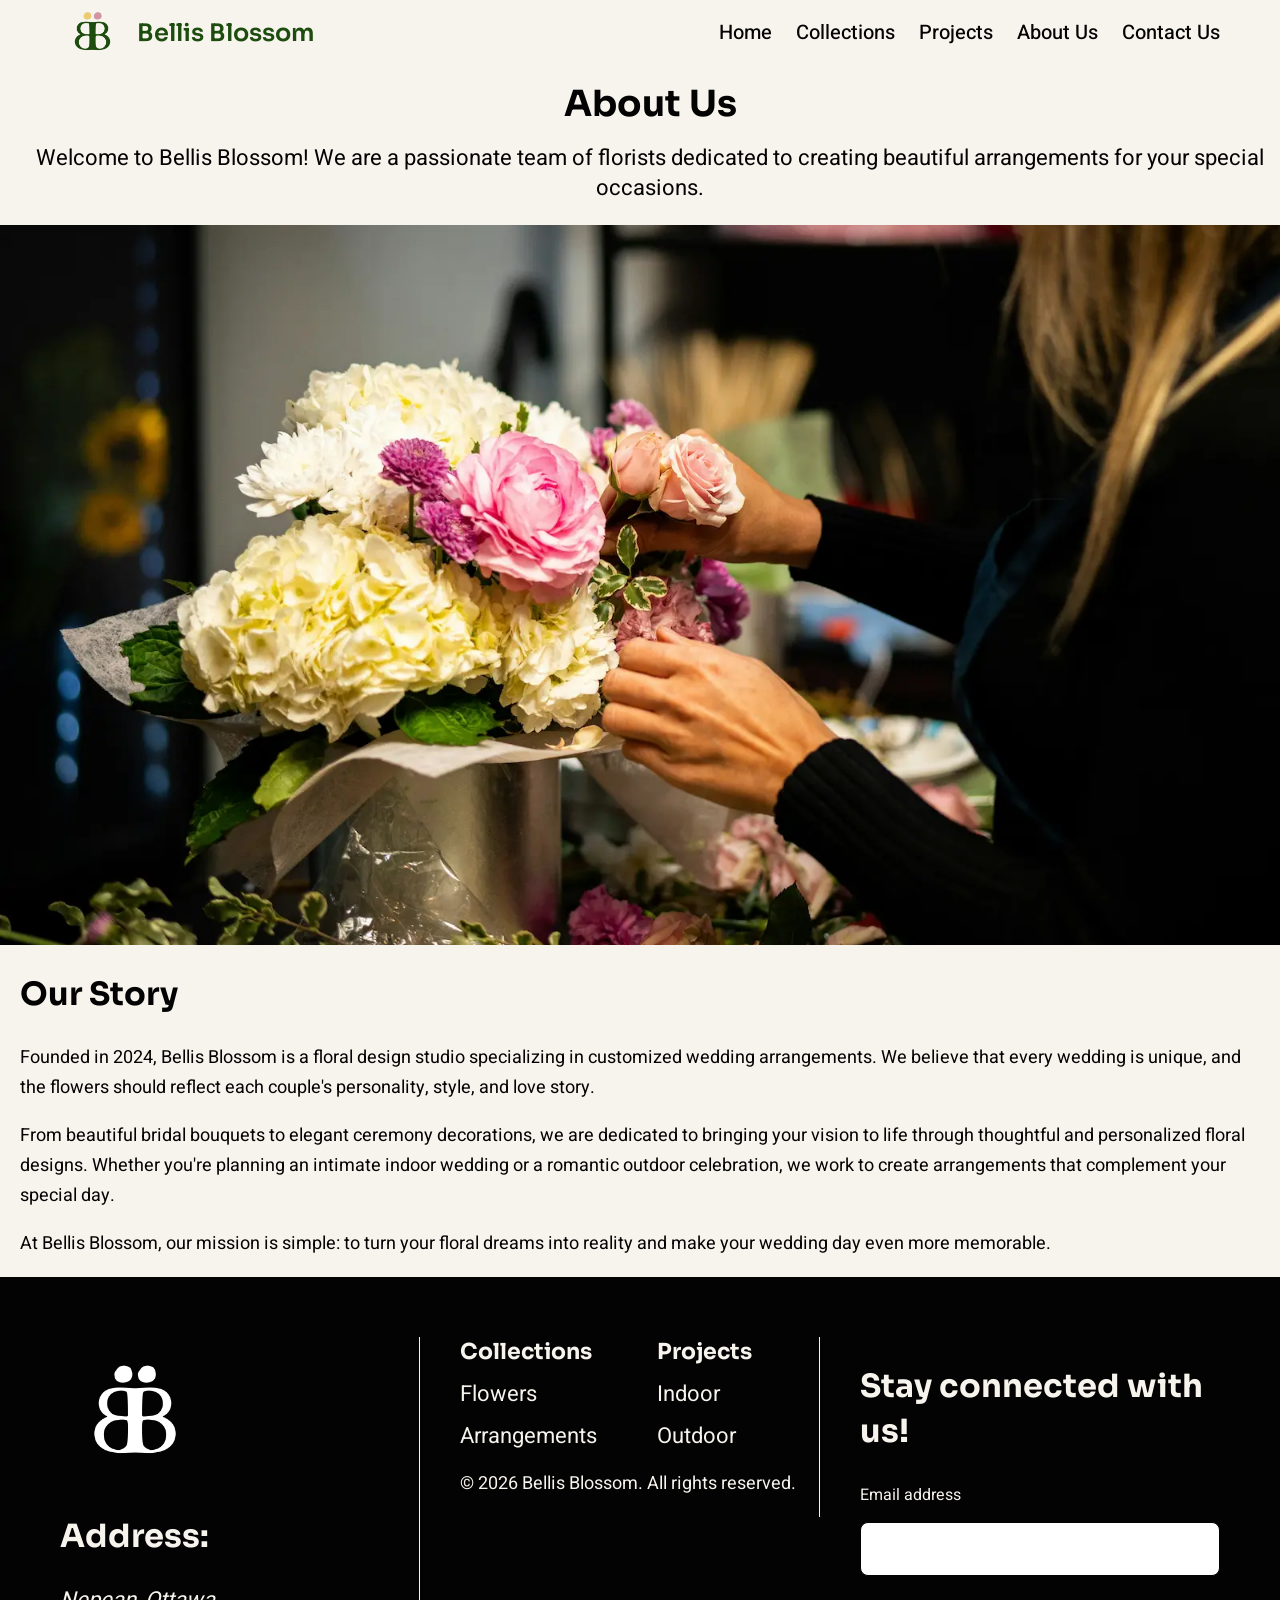
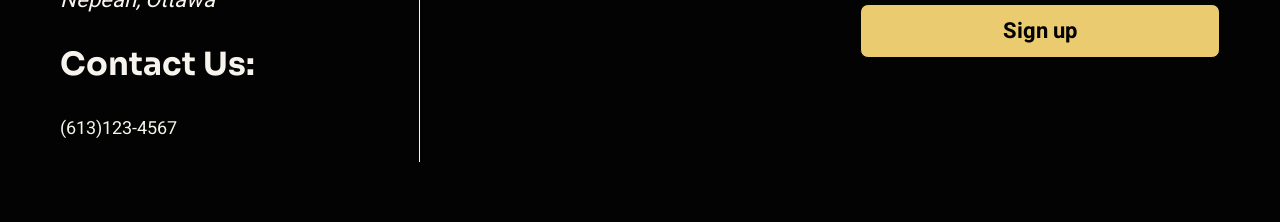
==== commit eef0e818: "fixing links" ====
--- a/about.html
+++ b/about.html
@@ -3,7 +3,10 @@
 <head>
     <meta charset="UTF-8">
     <meta name="viewport" content="width=device-width, initial-scale=1.0">
-    <title>About</title>
+    <title>About Us | Bellis Blossom</title>
+
+    <meta name="description" content="Learn more about Bellis Blossom, our story, and our passion for creating beautiful, personalized wedding flower arrangements that reflect your unique love story.">
+    <link rel="canonical" href="https://vania-gunawan.github.io/guna0037-midterm1511/about.html">
     <link rel="stylesheet" href="css/styles.css">
 </head>
 
@@ -74,12 +77,6 @@
                 </nav>
             </div>
 
-            <div class="socialmedia">
-                <a href="#">Instagram</a>
-                <a href="#">Facebook</a>
-                <a href="#">Youtube</a>
-            </div>
-
             <p>&copy; 2026 Bellis Blossom. All rights reserved.</p>
         </div>
 
--- a/css/styles.css
+++ b/css/styles.css
@@ -19,6 +19,23 @@
         "footer";
 }
 
+/*Keyboard Accessibility*/
+a:focus-visible,
+button:focus-visible,
+input:focus-visible,
+select:focus-visible,
+textarea:focus-visible {
+    outline: 3px solid #1D4D0E;
+    outline-offset: 3px;
+}
+
+
+footer a:focus-visible,
+footer button:focus-visible,
+.wedding-highlights-section a:focus-visible {
+    outline-color: #EBCB70
+}
+
 main {
     grid-area: main;
 }
@@ -65,19 +82,33 @@
     display: flex;
     justify-content: space-between;
     align-items: center;
-    padding: 0px 60px;
+    padding: 0px 3.75rem;
+}
+
+.visually-hidden {
+    position: absolute;
+    width: 1px;
+    height: 1px;
+    margin: -1px;
+    padding: 0;
+    overflow: hidden;
+    clip-path: inset(50%);
+    white-space: nowrap;
+    border: 0;
 }
 
 .skip-link {
     position: absolute;
     top: -100px;
     left: 10px;
+    z-index: 100;
+    padding: 0.5rem 1rem;
     background-color: white;
     color: #1D4D0E;
 }
 
-.skip-link:focus {
-    top: 10px;
+.skip-link:focus-visible {
+    top: 0;
 }
 
 .logo a {
@@ -88,7 +119,7 @@
 }
 
 .logo img {
-    max-width: 180px;
+    max-width: 11.25rem;
     max-height: 65px;
     width: auto;
     height: auto;
@@ -127,7 +158,7 @@
     text-decoration: none;
 }
 
-.nav a:hover, .nav a:focus {
+.nav a:hover, .nav a:focus-visible {
   color: #1D4D0E;
   text-decoration: underline;
   text-underline-offset: 4px;
@@ -138,7 +169,7 @@
     grid-template-areas: 
         "image"
         "content";
-    max-width: 1290px;
+    max-width: 80.625rem;
     margin: 0 auto;
 }
 
@@ -153,7 +184,7 @@
     grid-area: content;
     width: 100%;
     height: auto;
-    padding: 32px 20px;
+    padding: 2rem 1.25rem;
     margin-right: 0;
     background-color: rgb(247 243 237 / 85%);
     text-align: center;
@@ -177,7 +208,7 @@
     grid-area: hero;
     width: 491px;
     height: 567px;
-    padding: 40px;
+    padding: 2.5rem;
     background-color: rgb(247 243 237 / 85%);
     margin-right: 60px;
     text-align: center;
@@ -191,7 +222,7 @@
     display: inline-block;
     background-color: #EBCB70;
     color: #030303;
-    padding: 12px 24px;
+    padding: 0.75rem 1.5rem;
     border: 1px solid #030303;
     border-radius: 8px;
     text-decoration: none;
@@ -200,7 +231,7 @@
     margin-top: 16px;
 }
 
-.primary-button:hover, .primary-button:focus {
+.primary-button:hover, .primary-button:focus-visible {
   color: #1D4D0E;
   text-decoration: underline;
   text-underline-offset: 4px;
@@ -209,16 +240,16 @@
 .collection-section {
     display:grid;
     grid-template-columns: 1fr;
-    max-width: 1278px;
+    max-width: 79.875rem;
     width: 100%;
     margin: 0 auto;
-    padding: 48px 20px 60px;
+    padding: 3rem 1.25rem 3.75rem;
 }
 
 @media (min-width: 900px) {
     .collection-section {
         grid-template-columns: repeat(2, 1fr);
-        padding: 48px 0 60px;
+        padding: 3rem 0 3.75rem;
     }
 }
 
@@ -265,7 +296,7 @@
 .collection-buttons a {
     background-color: #030303;
     color: #F7F3ED;
-    padding: 12px 32px;
+    padding: 0.75rem 2rem;
     text-decoration: none;
 }
 
@@ -302,7 +333,7 @@
     text-decoration: none;
 }
 
-.onpage-links:hover, .onpage-links:focus {
+.onpage-links:hover, .onpage-links:focus-visible {
   color: #1D4D0E;
   text-decoration: underline;
   text-underline-offset: 4px;
@@ -312,11 +343,27 @@
     background-color: #1D4D0E;
     color: #F7F3ED;
     text-align: center;
-    padding: 40px 0;
+    padding: 2.5rem 0;
+}
+
+.highlights-description {
+    max-width: 700px;
+    margin: 0 auto 24px;
+    padding: 0 20px;
+}
+
+.highlights-description a {
+    color: #F7F3ED;
+    text-decoration: underline;
+    text-underline-offset: 3px;
+}
+
+.highlights-description a:hover {
+    color: #EBCB70;
 }
 
 .video-container {
-    max-width: 1000px;
+    max-width: 62.5rem;
     margin: 0 auto;
 }
 
@@ -336,13 +383,13 @@
 }
 
 .client-testimonial {
-    padding: 40px 2cm;
+    padding: 2.5rem 4.75rem;
     background-color: #F7F3ED;
 }
 
 @media (min-width: 900px) {
     .client-testimonial {
-        padding: 80px 60px;
+        padding: 5rem 3.75rem;
     }
 }
 
@@ -377,7 +424,7 @@
 }
 
 .testimonial-content blockquote {
-    max-width: 600px;
+    max-width: 37.5rem;
     margin: 0;
 }
 
@@ -398,7 +445,7 @@
     grid-area: footer;
     background-color: #030303;
     color: #F7F3ED;
-    padding: 30px 20px;
+    padding: 1.875rem 1.25rem;
 }
 
 .footer-row {
@@ -415,7 +462,7 @@
 /*Footer Desktop*/
 @media (min-width: 900px) {
     footer {
-        padding: 60px;
+        padding: 3.75rem;
     }
 
     .footer-row {
@@ -441,7 +488,7 @@
 }
 
 .footer-column input {
-    padding: 12px;
+    padding: 0.75rem;
 }
 
 .footer-nav {
@@ -450,19 +497,12 @@
     gap: 12px;
 }
 
-.socialmedia {
-    display: flex;
-    gap: 20px;
-    margin-top: 32px;
-}
-
-.footer-nav a,
-.socialmedia a {
+.footer-nav a {
     color: #F7F3ED;
     text-decoration: none;
 }
 
-footer a:hover, footer a:focus {
+footer a:hover, footer a:focus-visible {
     color: #ebcb70;
     text-decoration: underline;
     text-underline-offset: 4px;
@@ -499,19 +539,32 @@
 .collections-title {
     text-align: center;
     font-size: 2.25rem;
-    padding-left: 20px;
+    padding-left: 1.25rem;
 }
 
 .collections-description {
     text-align: center;
     font-size: 1.375rem;
     line-height: 1.875rem;
-    padding-left: 20px;
-}
+    padding-left: 1.25rem;
+}
+
+.collection-description {
+    grid-column: 1 / -1;
+    text-align: left;
+    margin: 0 0 24px;
+}
+
+.collection-description a {
+    color: #1D4D0E;
+    text-decoration: underline;
+    text-underline-offset: 3px;
+}
+
 #flowers,
 #arrangements {
-    padding-left: 20px;
-    padding-right: 20px;
+    padding-left: 1.25rem;
+    padding-right: 1.25rem;
 }
 
 .arrangement-card {
@@ -526,7 +579,7 @@
 }
 
 #arrangements {
-    padding-bottom: 50px;
+    padding-bottom: 3.125rem;
 }
 
 /*Projects page*/
@@ -534,13 +587,13 @@
 .projects-title {
     text-align: center;
     font-size: 2.25rem;
-    padding-left: 20px;
+    padding-left: 1.25rem;
 }
 
 .indoor,
 .outdoor {
-    padding-left: 20px;
-    padding-right: 20px;
+    padding-left: 1.25rem;
+    padding-right: 1.25rem;
     
 }
 
@@ -548,7 +601,7 @@
     text-align: center;
     font-size: 1.375rem;
     line-height: 1.875rem;
-    padding-left: 20px;
+    padding-left: 1.25rem;
 }
 
 .projects-grid {
@@ -559,7 +612,7 @@
 
 .indoor-image,
 .outdoor-image {
-    max-width: 800px;
+    max-width: 50rem;
     width: 100%;
     aspect-ratio: 16/9;
     object-fit: cover;
@@ -569,21 +622,21 @@
 }
 
 .outdoor {
-    padding-bottom: 80px;
-}
-
-/*About page*/
+    padding-bottom: 5rem;
+}
+
+/*About Us page*/
 .about-title {
     text-align: center;
     font-size: 2.25rem;
-    padding-left: 20px;
+    padding-left: 1.25rem;
 }
 
 .about-description {
     text-align: center;
     font-size: 1.375rem;
     line-height: 1.875rem;
-    padding-left: 20px;
+    padding-left: 1.25rem;
 }
 
 .about-image {
@@ -596,35 +649,35 @@
 }
 
 .story {
-    padding-left: 20px;
-    padding-right: 20px;
+    padding-left: 1.25rem;
+    padding-right: 1.25rem;
 }
 
 /*Contact page*/
 .contact-section {
-    max-width: 1000px;
+    max-width: 62.5rem;
     margin: 40px auto;
-    padding: 20px;
+    padding: 1.25rem;
 }
 
 .contact-title {
     text-align: center;
     font-size: 2.25rem;
-    padding-left: 20px;
+    padding-left: 1.25rem;
 } 
 
 .contact-description {
     text-align: center;
     font-size: 1.375rem;
     line-height: 1.875rem;
-    padding-left: 20px;
+    padding-left: 1.25rem;
 }
 
 .contact-grid {
     display: grid;
     grid-template-columns: 1fr;
     gap: 40px;
-    max-width: 1000px;
+    max-width: 62.5rem;
     margin: 0 auto;
 }
 
@@ -645,7 +698,7 @@
     font-family: "Heebo", sans-serif;
     font-size: 1.125rem;
     line-height: 1.75rem;
-    padding: 12px;
+    padding: 0.75rem;
     border: 1px solid #030303;
     border-radius: 8px;
 }
@@ -658,5 +711,16 @@
 th, td {
     border: 1px solid #030303;
     text-align: center;
-    padding: 2px;
-}
+    padding: 0.125rem;
+}
+
+@media (prefers-reduced-motion: reduce) {
+    *,
+    *::before,
+    *::after {
+        animation-duration: 0.01ms !important;
+        animation-iteration-count: 1 !important;
+        transition-duration: 0.01ms !important;
+        scroll-behavior: auto !important;
+    }
+}
